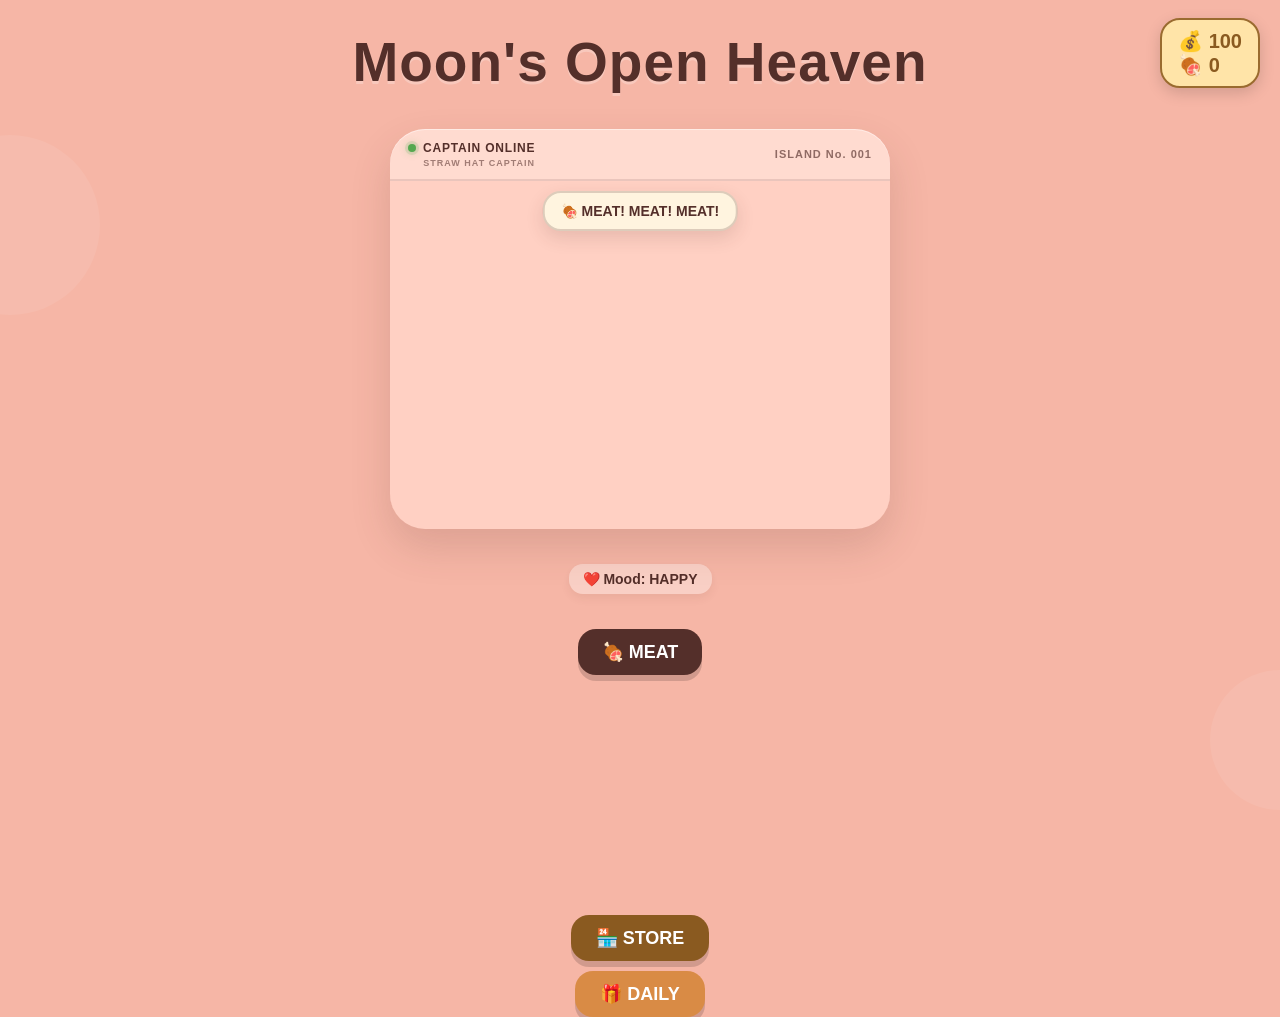
==== index.html @ 75a942fc "Add files via upload" ====
<!DOCTYPE html>
<html lang="en">

<head>
    <meta charset="UTF-8">

    <meta
        name="viewport"
        content="width=device-width, initial-scale=1.0"
    >

    <title>Moon's Open Heaven</title>

    <link
        rel="stylesheet"
        href="style.css"
    >
</head>

<body>

    <main class="scene">

        <!-- Website Title -->
        <h1>Moon's Open Heaven</h1>


        <!-- Luffy's Box -->
        <div class="box">

    <div id="luffySpeech" class="speech-bubble show">
        🍖 MEAT! MEAT! MEAT!
    </div>

    <div class="box-header">

        <div class="captain-status">

            <div class="status-main">
                <span class="online-dot"></span>
                CAPTAIN ONLINE
            </div>

            <div class="character-role">
                STRAW HAT CAPTAIN
            </div>

        </div>

        <div class="island-number">
            ISLAND No. 001
        </div>

    </div>

    <canvas id="luffyCanvas"></canvas>

    <img id="noseGif" src="assets/luffy-nose.gif">
    <img id="meatLustGif" src="assets/luffy-meat-lust.gif">
    <img id="meatDropGif" src="assets/luffy-meat-drop.gif">
    <img id="eatingGif" src="assets/luffy-eating.gif">

        </div>

        </div>

        <!-- Luffy Mood -->
        <div id="luffyMood">
            ❤️ Mood: HAPPY
        </div>

</div>

<div id="moneyDisplay">
    💰 <span id="moneyAmount">100</span>

    <div id="meatDisplay">
        🍖 <span id="meatAmount">0</span>
    </div>
</div>

<div class="controls">

    <button id="meatButton">
        🍖 MEAT
    </button>

</div>


<div id="meatLayer">

    <div
        id="meat"
        class="meat"
    >
        🍖
    </div>

</div>
    </main>


    <!-- ============================= -->
    <!-- GIF FRAME SYSTEM               -->
    <!-- ============================= -->
<!-- 🏪 STORE BUTTON -->

<div class="store-button-container">
    <button id="storeButton">
        🏪 STORE
    </button>
</div>
  <div class="daily-button-container">
    <button id="dailyButton">🎁 DAILY</button>
  </div>


<!-- 🏪 FLOATING STORE -->

<div id="storeOverlay">

    <div id="storePanel">

        <button id="closeStore">
            ✕
        </button>

        <h2>🏪 Luffy's Store</h2>

        <div class="store-items">

            <div class="store-item">
    <div class="item-icon">🍖</div>

    <div class="item-info">
        <h3>Meat Pack</h3>
        <p>5 pieces of meat for our hungry captain.</p>
    </div>

    <div class="item-purchase">
        <div class="item-price">💰 25</div>
        <button class="buy-button" id="buyMeat">
            BUY
        </button>
    </div>
            </div>


            <div class="store-item">

                <div class="item-icon">
                    ❤️
                </div>

                <div class="item-info">
                    <h3>Happiness</h3>
                    <p>Make Luffy happier.</p>
                </div>

                <div class="item-price">
                    💰 50
                </div>

            </div>


            <div class="store-item">

                <div class="item-icon">
                    🎁
                </div>

                <div class="item-info">
                    <h3>Mystery Item</h3>
                    <p>Something mysterious...</p>
                </div>

                <div class="item-price">
                    💰 100
                </div>

            </div>

        </div>

    </div>

</div>

  <div id="dailyOverlay">

    <div id="dailyPanel">

        <button id="closeDaily">✕</button>

        <h2>🎁 Daily Treasure</h2>

        <p>Ahoy! Your daily treasure has arrived!</p>

        <div id="dailyReward">
            💰 +50
        </div>

        <button id="claimDaily">
            CLAIM REWARD
        </button>

    </div>
  </div>
  
    <script
    type="module"
    src="script.js"
></script>

</body>
</html>
---- style.css ----
* {
    margin: 0;
    padding: 0;
    box-sizing: border-box;
}

body {
    min-height: 100vh;
    overflow-x: hidden;
    overflow-y: auto;
    font-family: Arial, sans-serif;
    background: #f6b6a6;
}

.scene {
    width: 100%;
    min-height: 100vh;

    display: flex;
    flex-direction: column;

    justify-content: flex-start;
    align-items: center;

    gap: 35px;

    padding: 30px 20px 60px;
}

/* Website name */

h1 {
    font-size: clamp(32px, 8vw, 55px);

    font-weight: 800;

    color: #542f2a;

    text-align: center;

    letter-spacing: 1px;

    text-shadow:
        0 3px 0 rgba(255, 255, 255, 0.25);
}

/* Luffy's box */

.box {
    width: min(90vw, 500px);
    height: min(70vh, 400px);

    background: #ffd0c3;
    border-radius: 35px;

    position: relative;
    overflow: hidden;

    box-shadow:
        0 18px 40px rgba(84,47,42,0.16),
        inset 0 1px 0 rgba(255,255,255,0.45);

    display: flex;
    align-items: flex-end;
    justify-content: center;
}


.box:hover {
    transform: translateY(-2px);

    box-shadow:
        0 22px 45px rgba(84, 47, 42, 0.18),
        inset 0 1px 0 rgba(255, 255, 255, 0.5);
}

/* Canvas containing Luffy */

#luffyCanvas {
    width: 55%;
    max-width: 260px;

    height: auto;
    aspect-ratio: auto;

    margin-bottom: 20px;

    cursor: pointer;
    image-rendering: auto;

    transition: transform 0.1s;
}

#luffyCanvas:active {
    transform: scale(0.96);
}

/* Automatic nose-picking GIF */

#noseGif {
    position: absolute;

    width: 55%;
    max-width: 260px;

    height: auto;

    bottom: 35px;
    left: 50%;

    transform: translateX(-50%);

    visibility: hidden;

    image-rendering: auto;
}

/* ========================================
   MEAT BUTTON
======================================== */

.controls {
    display: flex;
    justify-content: center;
    align-items: center;
}

.controls button {
    border: none;

    padding: 12px 24px;

    border-radius: 18px;

    background: #542f2a;
    color: white;

    font-size: 18px;
    font-weight: 700;

    cursor: pointer;

    box-shadow:
        0 6px 0 rgba(0, 0, 0, 0.15);

    transition:
        transform 0.1s,
        box-shadow 0.1s;
}

.controls button:active {
    transform: translateY(4px);

    box-shadow:
        0 2px 0 rgba(0, 0, 0, 0.15);
}


/* ========================================
   MEAT
======================================== */

#meatLayer {
    position: fixed;

    inset: 0;

    pointer-events: none;

    z-index: 50;
}


.meat {
    position: fixed;

    display: none;

    font-size: 48px;

    width: 60px;
    height: 60px;

    align-items: center;
    justify-content: center;

    cursor: grab;

    user-select: none;

    touch-action: none;

    filter:
        drop-shadow(
            0 4px 3px rgba(0, 0, 0, 0.15)
        );

    pointer-events: auto;
}


.meat.dragging {
    cursor: grabbing;

    transform: scale(1.08);
}


/* ========================================
   MEAT LUFFY ANIMATIONS
======================================== */

#meatLustGif,
#meatDropGif,
#eatingGif {

    position: absolute;

    width: 55%;
    max-width: 260px;

    height: auto;

    bottom: 35px;

    left: 50%;

    transform: translateX(-50%);

    visibility: hidden;

    pointer-events: none;
}

/* ========================================
   🏪 STORE BUTTON
======================================== */

.store-button-container {
    display: flex;
    justify-content: center;
    margin-top: 15px;
}

#storeButton {
    border: none;

    padding: 12px 25px;

    border-radius: 18px;

    background: #8a5a20;
    color: white;

    font-size: 18px;
    font-weight: 800;

    cursor: pointer;

    box-shadow:
        0 6px 0 rgba(0, 0, 0, 0.15);

    transition:
        transform 0.1s ease,
        box-shadow 0.1s ease;
}

#storeButton:active {
    transform: translateY(4px);

    box-shadow:
        0 2px 0 rgba(0, 0, 0, 0.15);
}


/* ========================================
   🏪 STORE OVERLAY
======================================== */

#storeOverlay {
    position: fixed;

    inset: 0;

    z-index: 900;

    display: none;

    align-items: center;
    justify-content: center;

    padding: 20px;

    background:
        rgba(50, 25, 20, 0.35);

    backdrop-filter: blur(4px);
}


/* ========================================
   🏪 STORE PANEL
======================================== */

#storePanel {
    position: relative;

    width: min(90vw, 500px);

    max-height: 85vh;

    overflow-y: auto;

    padding: 28px 22px;

    background: #ffd0c3;

    border-radius: 30px;

    box-shadow:
        0 20px 50px rgba(0, 0, 0, 0.25);

    animation:
        storeOpen 0.2s ease;
}


@keyframes storeOpen {

    from {
        opacity: 0;
        transform: scale(0.9) translateY(10px);
    }

    to {
        opacity: 1;
        transform: scale(1) translateY(0);
    }

}


/* ========================================
   STORE TITLE
======================================== */

#storePanel h2 {
    margin: 0 35px 22px 0;

    color: #542f2a;

    font-size: 30px;

    text-align: center;
}


/* ========================================
   CLOSE BUTTON
======================================== */

#closeStore {
    position: absolute;

    top: 15px;
    right: 15px;

    width: 38px;
    height: 38px;

    border: none;

    border-radius: 50%;

    background: #f0aa9b;

    color: #542f2a;

    font-size: 20px;
    font-weight: 900;

    cursor: pointer;
}


/* ========================================
   STORE ITEMS
======================================== */

.store-items {
    display: flex;

    flex-direction: column;

    gap: 12px;
}


.store-item {
    display: flex;

    align-items: center;

    gap: 14px;

    padding: 14px;

    background:
        rgba(255, 255, 255, 0.4);

    border-radius: 20px;

    border: 2px solid
        rgba(154, 107, 47, 0.18);
}


/* ========================================
   ITEM ICON
======================================== */

.item-icon {
    width: 52px;
    height: 52px;

    display: flex;

    align-items: center;
    justify-content: center;

    flex-shrink: 0;

    background: #ffe4a8;

    border-radius: 15px;

    font-size: 30px;
}


/* ========================================
   ITEM INFO
======================================== */

.item-info {
    flex: 1;
}


.item-info h3 {
    margin: 0;

    color: #542f2a;

    font-size: 18px;
}


.item-info p {
    margin-top: 4px;

    color: #79534d;

    font-size: 13px;
}


/* ========================================
   ITEM PRICE
======================================== */

.item-price {
    padding: 8px 11px;

    border-radius: 13px;

    background: #f3d18a;

    color: #8a5a20;

    font-weight: 800;

    white-space: nowrap;
}

/* =========================
   MONEY
========================= */

#moneyDisplay {
    position: fixed;
    top: 18px;
    right: 20px;
    z-index: 1000;

    padding: 9px 16px;

    background: #ffe4a8;
    border: 2px solid #9a6b2f;
    border-radius: 20px;

    color: #8a5a20;
    font-size: 20px;
    font-weight: 800;

    box-shadow: 0 5px 15px rgba(0,0,0,0.15);

    user-select: none;
}


/* =========================
   DAILY BUTTON
========================= */

.daily-button-container {
    display: flex;
    justify-content: center;
    margin-top: 10px;
}

#dailyButton {
    border: none;
    padding: 12px 25px;
    border-radius: 18px;

    background: #d98b45;
    color: white;

    font-size: 18px;
    font-weight: 800;

    cursor: pointer;

    box-shadow: 0 6px 0 rgba(0,0,0,0.15);

    transition: transform 0.1s ease,
                box-shadow 0.1s ease;
}

#dailyButton:active {
    transform: translateY(4px);
    box-shadow: 0 2px 0 rgba(0,0,0,0.15);
}

#dailyOverlay {
    position: fixed;
    inset: 0;
    z-index: 1100;

    display: none;
    align-items: flex-end;
    justify-content: center;

    background: rgba(50, 25, 20, 0.25);
    backdrop-filter: blur(3px);
}

#dailyPanel {
    position: relative;

    width: min(100%, 500px);
    padding: 22px 22px 25px;

    background: #ffd0c3;

    border-radius: 28px 28px 0 0;

    box-shadow: 0 -10px 35px rgba(0,0,0,0.2);

    animation: dailySlideUp 0.25s ease;
}

@keyframes dailySlideUp {
    from {
        transform: translateY(100%);
    }

    to {
        transform: translateY(0);
    }
}

#dailyPanel h2 {
    margin: 0 45px 8px 0;

    color: #542f2a;
    font-size: 25px;
}

#dailyPanel p {
    margin: 0 0 12px;

    color: #79534d;
    font-size: 15px;
}

#dailyReward {
    font-size: 42px;
    font-weight: 900;
    color: #8a5a20;
    margin: 10px 0 16px;
}

#claimDaily {
    border: none;
    padding: 11px 22px;

    border-radius: 16px;

    background: #542f2a;
    color: white;

    font-size: 17px;
    font-weight: 800;

    cursor: pointer;
}

#claimDaily:disabled {
    opacity: 0.5;
}

#closeDaily {
    position: absolute;

    top: 15px;
    right: 15px;

    width: 36px;
    height: 36px;

    border: none;
    border-radius: 50%;

    background: #f0aa9b;
    color: #542f2a;

    font-size: 19px;
    font-weight: 900;

    cursor: pointer;
}

.item-purchase {
    display: flex;
    flex-direction: column;
    align-items: center;
    gap: 6px;
}

.buy-button {
    border: none;
    padding: 6px 12px;
    border-radius: 10px;

    background: #542f2a;
    color: white;

    font-size: 13px;
    font-weight: 800;

    cursor: pointer;
}

.buy-button:active {
    transform: translateY(2px);
}

.buy-button:disabled {
    opacity: 0.5;
    cursor: default;
}

/* ========================================
   BOX HEADER
======================================== */

.box-header {
    position: absolute;
    top: 0;
    left: 0;
    right: 0;

    height: 52px;

    display: flex;
    align-items: center;
    justify-content: space-between;

    padding: 0 18px;

    background: rgba(255, 255, 255, 0.22);

    border-bottom: 2px solid rgba(84, 47, 42, 0.12);

    z-index: 20;

    color: #542f2a;

    font-size: 12px;
    font-weight: 900;

    letter-spacing: 0.8px;
}

.captain-status {
    display: flex;
    align-items: center;
    gap: 7px;
}

.online-dot {
    width: 8px;
    height: 8px;

    border-radius: 50%;

    background: #55a84f;

    box-shadow:
        0 0 0 3px rgba(85, 168, 79, 0.15),
        0 0 8px rgba(85, 168, 79, 0.45);

    animation: onlinePulse 2s infinite;
}

@keyframes onlinePulse {
    0%, 100% {
        opacity: 1;
    }

    50% {
        opacity: 0.45;
    }
}

.island-number {
    opacity: 0.65;
    font-size: 11px;
    letter-spacing: 1px;
}

/* ========================================
   💬 LUFFY SPEECH BUBBLE
======================================== */

.speech-bubble {
    position: absolute;

    top: 62px;
    left: 50%;

    transform:
        translateX(-50%)
        translateY(8px)
        scale(0.9);

    padding: 10px 16px;

    background: #fff4df;
    color: #542f2a;

    border: 2px solid rgba(84, 47, 42, 0.2);
    border-radius: 18px;

    font-size: 14px;
    font-weight: 800;

    white-space: nowrap;

    box-shadow:
        0 7px 18px rgba(84, 47, 42, 0.14);

    opacity: 0;

    pointer-events: none;

    z-index: 30;

    transition:
        opacity 0.2s ease,
        transform 0.2s ease;
}

.speech-bubble.show {
    opacity: 1;

    transform:
        translateX(-50%)
        translateY(0)
        scale(1);
}

/* ========================================
   🌊 LIVING BACKGROUND
======================================== */

.scene {
    position: relative;
}

.scene::before,
.scene::after {
    content: "";

    position: fixed;

    width: 180px;
    height: 180px;

    border-radius: 50%;

    background: rgba(255, 255, 255, 0.08);

    pointer-events: none;

    z-index: -1;
}

.scene::before {
    top: 15%;
    left: -80px;

    animation: floatBubble 8s ease-in-out infinite;
}

.scene::after {
    bottom: 10%;
    right: -70px;

    width: 140px;
    height: 140px;

    animation:
        floatBubble 10s ease-in-out infinite reverse;
}

@keyframes floatBubble {

    0%, 100% {
        transform: translateY(0);
    }

    50% {
        transform: translateY(-25px);
    }

}

/* ========================================
   🏴‍☠️ CAPTAIN HEADER
======================================== */

.captain-status {
    display: flex;
    flex-direction: column;
    gap: 3px;
}

.status-main {
    display: flex;
    align-items: center;
    gap: 7px;
}

.character-role {
    margin-left: 15px;
    font-size: 9px;
    font-weight: 700;
    letter-spacing: 1px;
    opacity: 0.55;
}

/* ========================================
   ❤️ LUFFY MOOD
======================================== */

#luffyMood {
    padding: 7px 14px;

    border-radius: 14px;

    background: rgba(255, 255, 255, 0.35);

    color: #542f2a;

    font-size: 14px;
    font-weight: 800;

    box-shadow:
        0 4px 10px rgba(84, 47, 42, 0.08);

    white-space: nowrap;
}
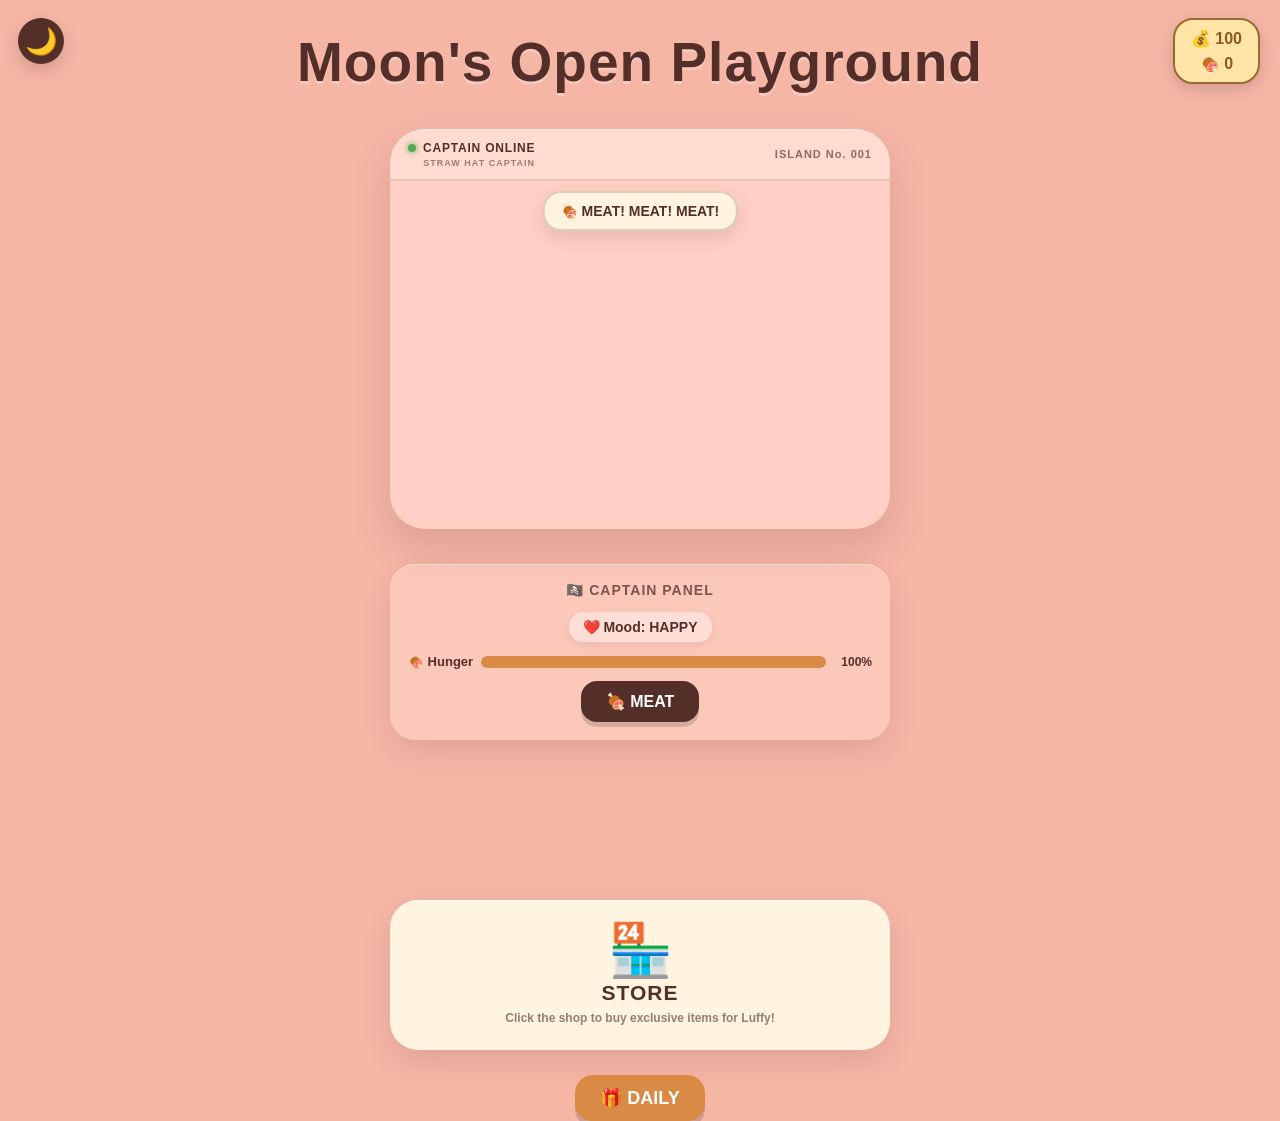
==== commit 9c0389f0: "Add files via upload" ====
--- a/index.html
+++ b/index.html
@@ -9,7 +9,7 @@
         content="width=device-width, initial-scale=1.0"
     >
 
-    <title>Moon's Open Heaven</title>
+    <title>Moon's Open Playground</title>
 
     <link
         rel="stylesheet"
@@ -19,166 +19,402 @@
 
 <body>
 
+    <!-- ========================================
+         🌙 SETTINGS
+    ======================================== -->
+
+    <button id="settingsButton" aria-label="Settings">
+        🌙
+    </button>
+
+    <div id="settingsOverlay">
+
+        <aside id="settingsPanel">
+
+            <div class="settings-header">
+
+                <h2>🌙 Settings</h2>
+
+                <button id="closeSettings">
+                    ✕
+                </button>
+
+            </div>
+
+            <div class="settings-menu">
+
+                <button
+                    class="settings-item"
+                    id="settingsHome"
+                >
+                    <span class="settings-icon">🏠</span>
+                    <span>Home</span>
+                </button>
+
+
+                <button
+                    class="settings-item"
+                    id="settingsHowTo"
+                >
+                    <span class="settings-icon">📖</span>
+                    <span>How to use?</span>
+                </button>
+
+              <button
+                    class="settings-item"
+                    id="settingsHelp"
+                >
+                    <span class="settings-icon">🐞</span>
+                    <span>Bug Reporting</span>
+              </button>
+
+                <button
+                    class="settings-item"
+                    id="settingsDiscord"
+                >
+                    <span class="settings-icon">💬</span>
+                    <span>Support Team</span>
+                </button>
+
+            </div>
+
+            <div class="settings-version">
+
+                <strong>MOON'S OPEN PLAYGROUND</strong>
+
+                <small>Version 0.1</small>
+
+            </div>
+
+        </aside>
+
+    </div>
+
+
+    <!-- ========================================
+         🌙 MAIN WEBSITE
+    ======================================== -->
+
     <main class="scene">
 
         <!-- Website Title -->
-        <h1>Moon's Open Heaven</h1>
-
-
-        <!-- Luffy's Box -->
+
+        <h1>
+            Moon's Open Playground
+        </h1>
+
+
+        <!-- ========================================
+             🍖 LUFFY'S BOX
+        ======================================== -->
+
         <div class="box">
 
-    <div id="luffySpeech" class="speech-bubble show">
-        🍖 MEAT! MEAT! MEAT!
-    </div>
-
-    <div class="box-header">
-
-        <div class="captain-status">
-
-            <div class="status-main">
-                <span class="online-dot"></span>
-                CAPTAIN ONLINE
-            </div>
-
-            <div class="character-role">
-                STRAW HAT CAPTAIN
-            </div>
+            <!-- Speech -->
+
+            <div
+                id="luffySpeech"
+                class="speech-bubble show"
+            >
+                🍖 MEAT! MEAT! MEAT!
+            </div>
+
+
+            <!-- Header -->
+
+            <div class="box-header">
+
+                <div class="captain-status">
+
+                    <div class="status-main">
+
+                        <span class="online-dot"></span>
+
+                        CAPTAIN ONLINE
+
+                    </div>
+
+                    <div class="character-role">
+                        STRAW HAT CAPTAIN
+                    </div>
+
+                </div>
+
+
+                <div class="island-number">
+                    ISLAND No. 001
+                </div>
+
+            </div>
+
+
+            <!-- Luffy -->
+
+            <canvas id="luffyCanvas"></canvas>
+
+
+            <!-- Reaction GIFs -->
+
+            <img
+                id="noseGif"
+                src="assets/luffy-nose.gif"
+            >
+
+            <img
+                id="meatLustGif"
+                src="assets/luffy-meat-lust.gif"
+            >
+
+            <img
+                id="meatDropGif"
+                src="assets/luffy-meat-drop.gif"
+            >
+
+            <img
+                id="eatingGif"
+                src="assets/luffy-eating.gif"
+            >
 
         </div>
 
-        <div class="island-number">
-            ISLAND No. 001
-        </div>
-
-    </div>
-
-    <canvas id="luffyCanvas"></canvas>
-
-    <img id="noseGif" src="assets/luffy-nose.gif">
-    <img id="meatLustGif" src="assets/luffy-meat-lust.gif">
-    <img id="meatDropGif" src="assets/luffy-meat-drop.gif">
-    <img id="eatingGif" src="assets/luffy-eating.gif">
-
-        </div>
-
-        </div>
-
-        <!-- Luffy Mood -->
-        <div id="luffyMood">
-            ❤️ Mood: HAPPY
-        </div>
-
-</div>
-
-<div id="moneyDisplay">
-    💰 <span id="moneyAmount">100</span>
+
+        <!-- ========================================
+             🏴‍☠️ CAPTAIN PANEL
+        ======================================== -->
+
+        <div id="captainPanel">
+
+            <div class="captainPanelTitle">
+                🏴‍☠️ CAPTAIN PANEL
+            </div>
+
+
+            <!-- Mood -->
+
+            <div id="luffyMood">
+                ❤️ Mood: HAPPY
+            </div>
+
+
+            <!-- Hunger -->
+
+            <div id="hungerDisplay">
+
+                🍖 Hunger
+
+                <div id="hungerBar">
+
+                    <div id="hungerFill"></div>
+
+                </div>
+
+                <span id="hungerText">
+                    100%
+                </span>
+
+            </div>
+
+
+            <!-- Money + Meat -->
+
+            <div id="moneyDisplay">
+    <div class="currency-line">
+        💰 <span id="moneyAmount">100</span>
+    </div>
 
     <div id="meatDisplay">
         🍖 <span id="meatAmount">0</span>
     </div>
-</div>
-
-<div class="controls">
-
-    <button id="meatButton">
-        🍖 MEAT
-    </button>
-
-</div>
-
-
-<div id="meatLayer">
-
-    <div
-        id="meat"
-        class="meat"
-    >
-        🍖
-    </div>
-
-</div>
+            </div>
+
+
+            <!-- Meat Button -->
+
+            <div class="controls">
+
+                <button id="meatButton">
+                    🍖 MEAT
+                </button>
+
+            </div>
+
+        </div>
+
+
+        <!-- ========================================
+             🍖 DRAGGABLE MEAT
+        ======================================== -->
+
+        <div id="meatLayer">
+
+            <div
+                id="meat"
+                class="meat"
+            >
+                🍖
+            </div>
+
+        </div>
+
     </main>
 
 
-    <!-- ============================= -->
-    <!-- GIF FRAME SYSTEM               -->
-    <!-- ============================= -->
-<!-- 🏪 STORE BUTTON -->
-
-<div class="store-button-container">
-    <button id="storeButton">
-        🏪 STORE
-    </button>
-</div>
-  <div class="daily-button-container">
-    <button id="dailyButton">🎁 DAILY</button>
-  </div>
-
-
-<!-- 🏪 FLOATING STORE -->
-
-<div id="storeOverlay">
-
-    <div id="storePanel">
-
-        <button id="closeStore">
-            ✕
+    <!-- ========================================
+         🏪 STORE BUTTON
+    ======================================== -->
+
+    <div class="store-button-container">
+
+        <button id="storeButton">
+
+            <span class="store-icon">
+                🏪
+            </span>
+
+            <span class="store-title">
+                STORE
+            </span>
+
+            <span class="store-description">
+                Click the shop to buy exclusive items for Luffy!
+            </span>
+
         </button>
 
-        <h2>🏪 Luffy's Store</h2>
-
-        <div class="store-items">
-
-            <div class="store-item">
-    <div class="item-icon">🍖</div>
-
-    <div class="item-info">
-        <h3>Meat Pack</h3>
-        <p>5 pieces of meat for our hungry captain.</p>
-    </div>
-
-    <div class="item-purchase">
-        <div class="item-price">💰 25</div>
-        <button class="buy-button" id="buyMeat">
-            BUY
+    </div>
+
+
+    <!-- ========================================
+         🎁 DAILY BUTTON
+    ======================================== -->
+
+    <div class="daily-button-container">
+
+        <button id="dailyButton">
+            🎁 DAILY
         </button>
-    </div>
-            </div>
-
-
-            <div class="store-item">
-
-                <div class="item-icon">
-                    ❤️
-                </div>
-
-                <div class="item-info">
-                    <h3>Happiness</h3>
-                    <p>Make Luffy happier.</p>
-                </div>
-
-                <div class="item-price">
-                    💰 50
-                </div>
-
-            </div>
-
-
-            <div class="store-item">
-
-                <div class="item-icon">
-                    🎁
-                </div>
-
-                <div class="item-info">
-                    <h3>Mystery Item</h3>
-                    <p>Something mysterious...</p>
-                </div>
-
-                <div class="item-price">
-                    💰 100
-                </div>
+
+    </div>
+
+
+    <!-- ========================================
+         🏪 STORE OVERLAY
+    ======================================== -->
+
+    <div id="storeOverlay">
+
+        <div id="storePanel">
+
+            <button id="closeStore">
+                ✕
+            </button>
+
+
+            <h2>
+                🏪 Luffy's Store
+            </h2>
+
+
+            <div class="store-items">
+
+
+                <!-- Meat Pack -->
+
+                <div class="store-item">
+
+                    <div class="item-icon">
+                        🍖
+                    </div>
+
+
+                    <div class="item-info">
+
+                        <h3>
+                            Meat Pack
+                        </h3>
+
+                        <p>
+                            5 pieces of meat for our hungry captain.
+                        </p>
+
+                    </div>
+
+
+                    <div class="item-purchase">
+
+                        <div class="item-price">
+                            💰 25
+                        </div>
+
+                        <button
+                            class="buy-button"
+                            id="buyMeat"
+                        >
+                            BUY
+                        </button>
+
+                    </div>
+
+                </div>
+
+
+                <!-- Happiness -->
+
+                <div class="store-item">
+
+                    <div class="item-icon">
+                        ❤️
+                    </div>
+
+
+                    <div class="item-info">
+
+                        <h3>
+                            Happiness
+                        </h3>
+
+                        <p>
+                            Make Luffy happier.
+                        </p>
+
+                    </div>
+
+
+                    <div class="item-price">
+                        💰 50
+                    </div>
+
+                </div>
+
+
+                <!-- Mystery -->
+
+                <div class="store-item">
+
+                    <div class="item-icon">
+                        🎁
+                    </div>
+
+
+                    <div class="item-info">
+
+                        <h3>
+                            Mystery Item
+                        </h3>
+
+                        <p>
+                            Something mysterious...
+                        </p>
+
+                    </div>
+
+
+                    <div class="item-price">
+                        💰 100
+                    </div>
+
+                </div>
+
 
             </div>
 
@@ -186,33 +422,53 @@
 
     </div>
 
-</div>
-
-  <div id="dailyOverlay">
-
-    <div id="dailyPanel">
-
-        <button id="closeDaily">✕</button>
-
-        <h2>🎁 Daily Treasure</h2>
-
-        <p>Ahoy! Your daily treasure has arrived!</p>
-
-        <div id="dailyReward">
-            💰 +50
+
+    <!-- ========================================
+         🎁 DAILY OVERLAY
+    ======================================== -->
+
+    <div id="dailyOverlay">
+
+        <div id="dailyPanel">
+
+            <button id="closeDaily">
+                ✕
+            </button>
+
+
+            <h2>
+                🎁 Daily Treasure
+            </h2>
+
+
+            <p>
+                Ahoy! Your daily treasure has arrived!
+            </p>
+
+
+            <div id="dailyReward">
+                💰 +50
+            </div>
+
+
+            <button id="claimDaily">
+                CLAIM REWARD
+            </button>
+
         </div>
 
-        <button id="claimDaily">
-            CLAIM REWARD
-        </button>
-
-    </div>
-  </div>
-  
+    </div>
+
+
+    <!-- ========================================
+         📜 JAVASCRIPT
+    ======================================== -->
+
     <script
-    type="module"
-    src="script.js"
-></script>
+        type="module"
+        src="script.js"
+    ></script>
 
 </body>
+
 </html>
--- a/style.css
+++ b/style.css
@@ -4,6 +4,7 @@
     box-sizing: border-box;
 }
 
+html,
 body {
     min-height: 100vh;
     overflow-x: hidden;
@@ -12,6 +13,8 @@
     background: #f6b6a6;
 }
 
+
+
 .scene {
     width: 100%;
     min-height: 100vh;
@@ -493,6 +496,11 @@
     right: 20px;
     z-index: 1000;
 
+    display: flex;
+    flex-direction: column;
+    align-items: center;
+    gap: 6px;
+
     padding: 9px 16px;
 
     background: #ffe4a8;
@@ -500,7 +508,7 @@
     border-radius: 20px;
 
     color: #8a5a20;
-    font-size: 20px;
+    font-size: 16px;
     font-weight: 800;
 
     box-shadow: 0 5px 15px rgba(0,0,0,0.15);
@@ -508,6 +516,21 @@
     user-select: none;
 }
 
+.currency-line,
+#meatDisplay {
+    display: flex;
+    align-items: center;
+    justify-content: center;
+    gap: 4px;
+}
+
+.currency-line,
+#meatDisplay {
+    display: flex;
+    align-items: center;
+    justify-content: center;
+    gap: 4px;
+}
 
 /* =========================
    DAILY BUTTON
@@ -892,4 +915,559 @@
         0 4px 10px rgba(84, 47, 42, 0.08);
 
     white-space: nowrap;
+}
+
+/* ========================================
+   🌙 SETTINGS BUTTON
+======================================== */
+
+#settingsButton {
+    position: fixed;
+
+    top: 18px;
+    left: 18px;
+
+    width: 46px;
+    height: 46px;
+
+    border: none;
+    border-radius: 50%;
+
+    background: #542f2a;
+    color: #fff4df;
+
+    font-size: 30px;
+    font-weight: 900;
+
+    display: flex;
+    align-items: center;
+    justify-content: center;
+
+    cursor: pointer;
+
+    z-index: 2000;
+
+    box-shadow:
+        0 6px 16px rgba(84, 47, 42, 0.22);
+
+    transition:
+        transform 0.2s ease,
+        opacity 0.2s ease;
+}
+
+#settingsButton:active {
+    transform: scale(0.88) rotate(-15deg);
+}
+
+
+/* Hide the moon button when drawer opens */
+
+#settingsButton.hidden {
+    opacity: 0;
+    pointer-events: none;
+}
+
+
+/* ========================================
+   SETTINGS OVERLAY
+======================================== */
+
+#settingsOverlay {
+    position: fixed;
+
+    inset: 0;
+
+    background: rgba(84, 47, 42, 0.14);
+
+    backdrop-filter: blur(2px);
+
+    z-index: 1999;
+
+    opacity: 0;
+    visibility: hidden;
+
+    transition:
+        opacity 0.25s ease,
+        visibility 0.25s ease;
+}
+
+#settingsOverlay.show {
+    opacity: 1;
+    visibility: visible;
+}
+
+
+/* ========================================
+   LEFT DRAWER
+======================================== */
+
+#settingsPanel {
+    position: fixed;
+
+    top: 0;
+    left: 0;
+
+    width: 50vw;
+    min-width: 250px;
+    max-width: 340px;
+
+    height: 100vh;
+
+    background: #fff4df;
+
+    box-shadow:
+        12px 0 30px rgba(84, 47, 42, 0.18);
+
+    transform: translateX(-100%);
+
+    transition:
+        transform 0.3s cubic-bezier(0.22, 1, 0.36, 1);
+
+    overflow-y: auto;
+}
+
+#settingsOverlay.show #settingsPanel {
+    transform: translateX(0);
+}
+
+
+/* ========================================
+   HEADER
+======================================== */
+
+.settings-header {
+    height: 65px;
+
+    display: flex;
+    align-items: center;
+    justify-content: space-between;
+
+    padding: 0 18px;
+
+    background: #ffd0c3;
+
+    border-bottom:
+        2px solid rgba(84, 47, 42, 0.12);
+
+    color: #542f2a;
+}
+
+.settings-title {
+    display: flex;
+    align-items: center;
+    gap: 9px;
+}
+
+.settings-title > span {
+    font-size: 25px;
+}
+
+.settings-header h2 {
+    margin: 0;
+
+    font-size: 19px;
+    font-weight: 900;
+}
+
+
+/* ========================================
+   CLOSE BUTTON
+======================================== */
+
+#closeSettings {
+    width: 36px;
+    height: 36px;
+
+    border: none;
+    border-radius: 50%;
+
+    background: rgba(84, 47, 42, 0.1);
+
+    color: #542f2a;
+
+    font-size: 18px;
+    font-weight: 900;
+
+    cursor: pointer;
+}
+
+#closeSettings:active {
+    transform: scale(0.9);
+}
+
+
+/* ========================================
+   MENU
+======================================== */
+
+.settings-menu {
+    display: flex;
+    flex-direction: column;
+
+    padding: 12px;
+
+    gap: 5px;
+}
+
+.settings-item {
+    width: 100%;
+
+    display: flex;
+    align-items: center;
+
+    gap: 13px;
+
+    padding: 15px 14px;
+
+    border: none;
+    border-radius: 14px;
+
+    background: transparent;
+
+    color: #542f2a;
+
+    font-size: 15px;
+    font-weight: 800;
+
+    text-align: left;
+
+    cursor: pointer;
+
+    transition:
+        background 0.15s ease,
+        transform 0.1s ease;
+}
+
+.settings-item:hover {
+    background: rgba(84, 47, 42, 0.08);
+}
+
+.settings-item:active {
+    transform: translateX(4px);
+}
+
+.settings-icon {
+    width: 25px;
+
+    text-align: center;
+
+    font-size: 20px;
+    font-weight: 900;
+}
+
+
+/* ========================================
+   VERSION
+======================================== */
+
+.settings-version {
+    margin-top: 20px;
+
+    padding: 18px;
+
+    border-top:
+        1px solid rgba(84, 47, 42, 0.12);
+
+    display: flex;
+    flex-direction: column;
+
+    gap: 4px;
+
+    color: #542f2a;
+
+    opacity: 0.6;
+}
+
+.settings-version strong {
+    font-size: 10px;
+    letter-spacing: 1px;
+}
+
+.settings-version small {
+    font-size: 10px;
+}
+
+/* ========================================
+   🏴‍☠️ CAPTAIN PANEL
+======================================== */
+
+#captainPanel {
+    width: min(90vw, 500px);
+
+    padding: 18px;
+
+    box-sizing: border-box;
+
+    background: rgba(255, 208, 195, 0.72);
+
+    border-radius: 25px;
+
+    box-shadow:
+        0 12px 28px rgba(84, 47, 42, 0.12),
+        inset 0 1px 0 rgba(255,255,255,0.45);
+
+    display: flex;
+    flex-direction: column;
+
+    align-items: center;
+
+    gap: 12px;
+
+    color: #542f2a;
+}
+
+
+/* Panel title */
+
+.captainPanelTitle {
+    font-size: 14px;
+    font-weight: 900;
+
+    letter-spacing: 1px;
+
+    opacity: 0.75;
+
+    margin-bottom: 2px;
+}
+
+
+/* Mood */
+
+#luffyMood {
+    padding: 7px 14px;
+
+    border-radius: 14px;
+
+    background: rgba(255,255,255,0.4);
+
+    color: #542f2a;
+
+    font-size: 14px;
+    font-weight: 800;
+
+    box-shadow:
+        0 4px 10px rgba(84,47,42,0.08);
+
+    white-space: nowrap;
+}
+
+
+/* ========================================
+   🍖 HUNGER
+======================================== */
+
+#hungerDisplay {
+    width: 100%;
+
+    display: flex;
+    align-items: center;
+
+    gap: 8px;
+
+    font-size: 13px;
+    font-weight: 900;
+}
+
+#hungerBar {
+    flex: 1;
+
+    height: 12px;
+
+    background: rgba(84,47,42,0.12);
+
+    border-radius: 20px;
+
+    overflow: hidden;
+}
+
+#hungerFill {
+    width: 100%;
+    height: 100%;
+
+    background: #d98b45;
+
+    border-radius: inherit;
+
+    transition: width 0.35s ease;
+}
+
+#hungerText {
+    min-width: 38px;
+
+    text-align: right;
+
+    font-size: 12px;
+}
+
+
+/* ========================================
+   🍖 MEAT BUTTON
+======================================== */
+
+.controls {
+    display: flex;
+    justify-content: center;
+}
+
+#meatButton {
+    border: none;
+
+    padding: 11px 25px;
+
+    border-radius: 16px;
+
+    background: #542f2a;
+
+    color: white;
+
+    font-size: 16px;
+    font-weight: 900;
+
+    cursor: pointer;
+
+    box-shadow:
+        0 5px 0 rgba(0,0,0,0.15);
+
+    transition:
+        transform 0.1s ease,
+        box-shadow 0.1s ease;
+}
+
+#meatButton:active {
+    transform: translateY(4px);
+
+    box-shadow:
+        0 1px 0 rgba(0,0,0,0.15);
+}
+
+
+/* ========================================
+   🏪 STORE CARD
+======================================== */
+
+.store-button-container {
+    width: min(90vw, 500px);
+
+    margin: 0 auto 25px;
+}
+
+#storeButton {
+    width: 100%;
+
+    min-height: 150px;
+
+    border: none;
+
+    border-radius: 28px;
+
+    background: #fff4df;
+
+    color: #542f2a;
+
+    display: flex;
+
+    flex-direction: column;
+
+    align-items: center;
+
+    justify-content: center;
+
+    gap: 5px;
+
+    cursor: pointer;
+
+    box-shadow:
+        0 12px 28px rgba(84,47,42,0.13),
+        inset 0 1px 0 rgba(255,255,255,0.6);
+
+    transition:
+        transform 0.15s ease,
+        box-shadow 0.15s ease;
+}
+
+#storeButton:hover {
+    transform: translateY(-3px);
+
+    box-shadow:
+        0 16px 32px rgba(84,47,42,0.17);
+}
+
+#storeButton:active {
+    transform: translateY(2px);
+}
+
+
+/* Big shop icon */
+
+.store-icon {
+    font-size: 52px;
+
+    line-height: 1;
+}
+
+
+/* STORE */
+
+.store-title {
+    font-size: 21px;
+
+    font-weight: 900;
+
+    letter-spacing: 1px;
+}
+
+
+/* Description */
+
+.store-description {
+    max-width: 280px;
+
+    text-align: center;
+
+    font-size: 12px;
+
+    font-weight: 600;
+
+    line-height: 1.4;
+
+    opacity: 0.6;
+}
+
+
+/* ========================================
+   🌙 STATIC SETTINGS BUTTON
+======================================== */
+
+#settingsButton {
+    position: absolute;
+
+    top: 18px;
+    left: 18px;
+
+    width: 46px;
+    height: 46px;
+
+    border: none;
+    border-radius: 50%;
+
+    background: #542f2a;
+    color: #fff4df;
+
+    font-size: 26px;
+    font-weight: 900;
+
+    display: flex;
+    align-items: center;
+    justify-content: center;
+
+    cursor: pointer;
+
+    z-index: 9999;
+
+    box-shadow:
+        0 6px 16px rgba(84, 47, 42, 0.22);
+
+    transition:
+        transform 0.2s ease,
+        opacity 0.2s ease;
 }
